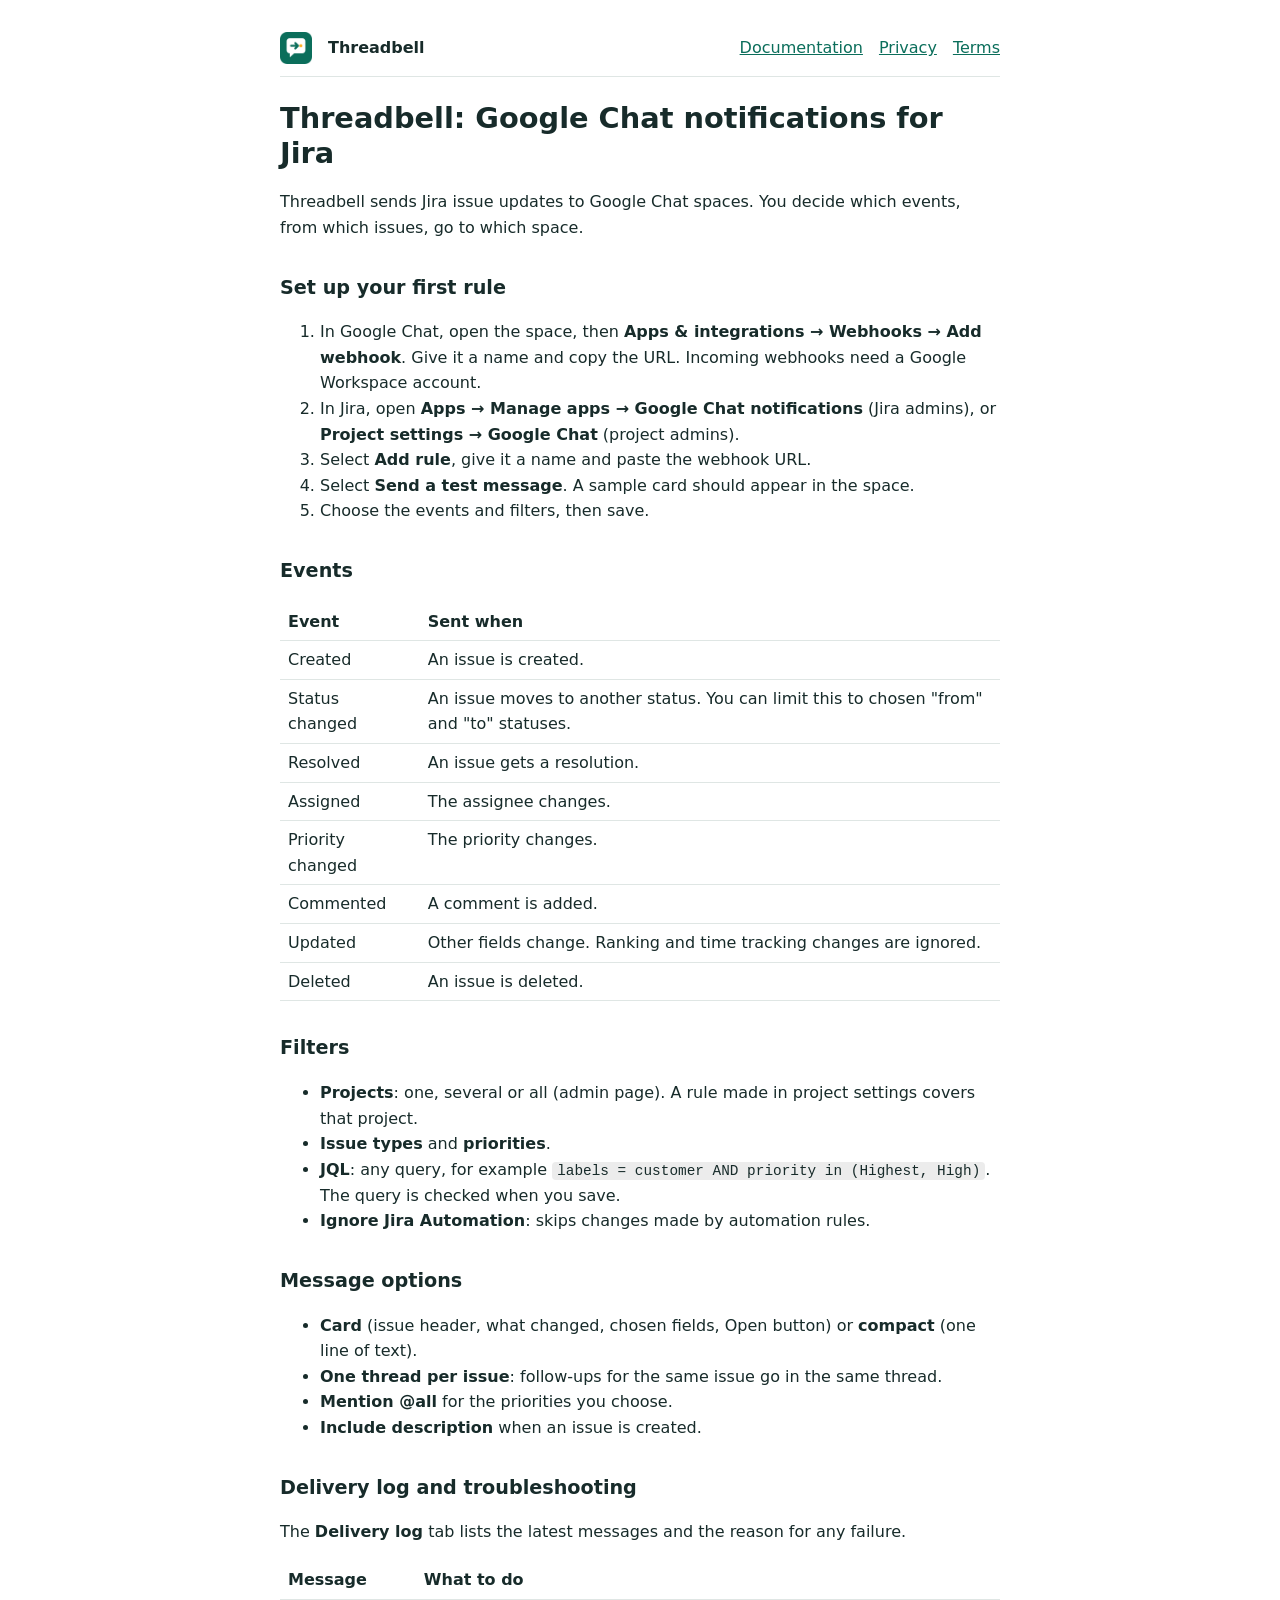
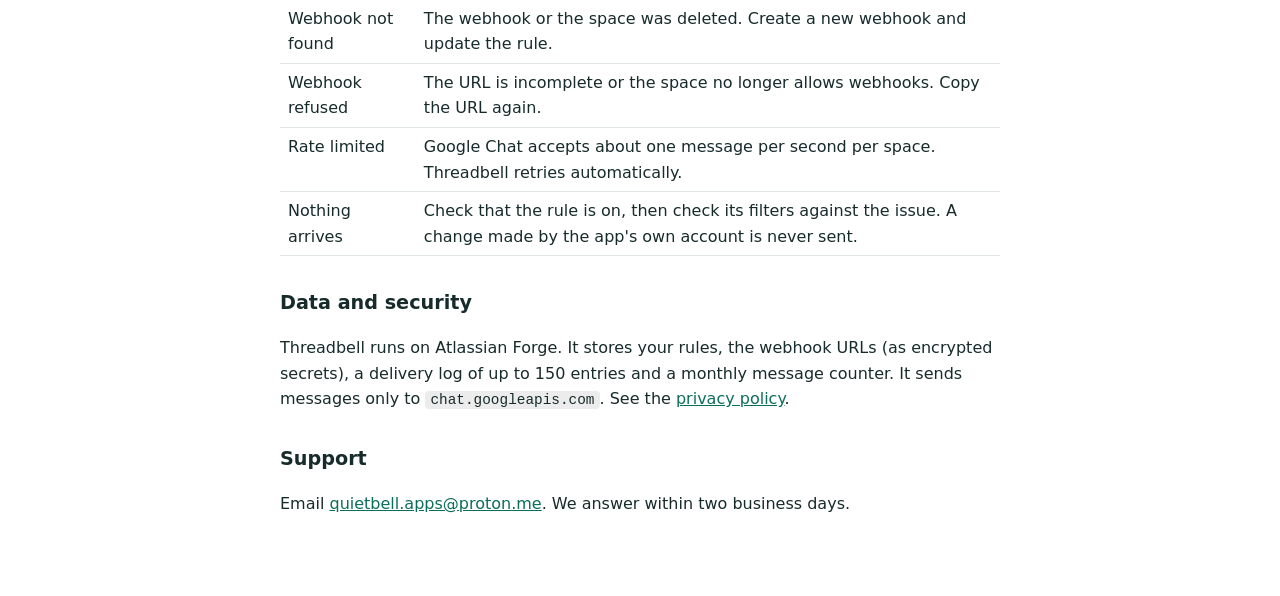
==== index.html @ 0b3b8ed6 "Threadbell documentation, privacy policy and terms" ====
<!doctype html><html lang="en"><meta charset="utf-8"><meta name="viewport" content="width=device-width,initial-scale=1"><link rel="stylesheet" href="style.css"><link rel="icon" href="logo-144.png"><title>Threadbell for Jira: documentation</title><meta name="description" content="Send Jira issue updates to Google Chat spaces with filters, threads and a delivery log. Setup guide and troubleshooting."><main><nav><img src="logo-144.png" alt=""><b>Threadbell</b><a href="index.html">Documentation</a><a href="privacy.html">Privacy</a><a href="terms.html">Terms</a></nav>
<h1>Threadbell: Google Chat notifications for Jira</h1>
<p>Threadbell sends Jira issue updates to Google Chat spaces. You decide which events, from which issues, go to which space.</p>

<h2>Set up your first rule</h2>
<ol>
<li>In Google Chat, open the space, then <b>Apps &amp; integrations → Webhooks → Add webhook</b>. Give it a name and copy the URL. Incoming webhooks need a Google Workspace account.</li>
<li>In Jira, open <b>Apps → Manage apps → Google Chat notifications</b> (Jira admins), or <b>Project settings → Google Chat</b> (project admins).</li>
<li>Select <b>Add rule</b>, give it a name and paste the webhook URL.</li>
<li>Select <b>Send a test message</b>. A sample card should appear in the space.</li>
<li>Choose the events and filters, then save.</li>
</ol>

<h2>Events</h2>
<table>
<tr><th>Event</th><th>Sent when</th></tr>
<tr><td>Created</td><td>An issue is created.</td></tr>
<tr><td>Status changed</td><td>An issue moves to another status. You can limit this to chosen "from" and "to" statuses.</td></tr>
<tr><td>Resolved</td><td>An issue gets a resolution.</td></tr>
<tr><td>Assigned</td><td>The assignee changes.</td></tr>
<tr><td>Priority changed</td><td>The priority changes.</td></tr>
<tr><td>Commented</td><td>A comment is added.</td></tr>
<tr><td>Updated</td><td>Other fields change. Ranking and time tracking changes are ignored.</td></tr>
<tr><td>Deleted</td><td>An issue is deleted.</td></tr>
</table>

<h2>Filters</h2>
<ul>
<li><b>Projects</b>: one, several or all (admin page). A rule made in project settings covers that project.</li>
<li><b>Issue types</b> and <b>priorities</b>.</li>
<li><b>JQL</b>: any query, for example <code>labels = customer AND priority in (Highest, High)</code>. The query is checked when you save.</li>
<li><b>Ignore Jira Automation</b>: skips changes made by automation rules.</li>
</ul>

<h2>Message options</h2>
<ul>
<li><b>Card</b> (issue header, what changed, chosen fields, Open button) or <b>compact</b> (one line of text).</li>
<li><b>One thread per issue</b>: follow-ups for the same issue go in the same thread.</li>
<li><b>Mention @all</b> for the priorities you choose.</li>
<li><b>Include description</b> when an issue is created.</li>
</ul>

<h2>Delivery log and troubleshooting</h2>
<p>The <b>Delivery log</b> tab lists the latest messages and the reason for any failure.</p>
<table>
<tr><th>Message</th><th>What to do</th></tr>
<tr><td>Webhook not found</td><td>The webhook or the space was deleted. Create a new webhook and update the rule.</td></tr>
<tr><td>Webhook refused</td><td>The URL is incomplete or the space no longer allows webhooks. Copy the URL again.</td></tr>
<tr><td>Rate limited</td><td>Google Chat accepts about one message per second per space. Threadbell retries automatically.</td></tr>
<tr><td>Nothing arrives</td><td>Check that the rule is on, then check its filters against the issue. A change made by the app's own account is never sent.</td></tr>
</table>

<h2>Data and security</h2>
<p>Threadbell runs on Atlassian Forge. It stores your rules, the webhook URLs (as encrypted secrets), a delivery log of up to 150 entries and a monthly message counter. It sends messages only to <code>chat.googleapis.com</code>. See the <a href="privacy.html">privacy policy</a>.</p>

<h2>Support</h2>
<p>Email <a href="mailto:quietbell.apps@proton.me">quietbell.apps@proton.me</a>. We answer within two business days.</p>
</main>
---- style.css ----
:root{--bg:#fff;--fg:#172b2a;--muted:#5b6b69;--line:#dfe6e4;--accent:#0b6e5b}
@media (prefers-color-scheme:dark){:root{--bg:#121816;--fg:#e7eeec;--muted:#9fb0ad;--line:#2a3532;--accent:#5fd0b5}}
body{margin:0;background:var(--bg);color:var(--fg);font:16px/1.6 system-ui,-apple-system,"Segoe UI",Roboto,sans-serif}
main{max-width:720px;margin:0 auto;padding:32px 16px 64px}
nav{display:flex;gap:16px;flex-wrap:wrap;align-items:center;border-bottom:1px solid var(--line);padding-bottom:12px;margin-bottom:24px}
nav img{width:32px;height:32px}nav b{margin-right:auto}
a{color:var(--accent)}h1{font-size:1.8rem;line-height:1.2}h2{font-size:1.2rem;margin-top:32px}
code{background:rgba(127,127,127,.15);padding:1px 5px;border-radius:4px;font-size:.9em}
.muted{color:var(--muted)}table{border-collapse:collapse;width:100%}td,th{text-align:left;padding:6px 8px;border-bottom:1px solid var(--line);vertical-align:top}
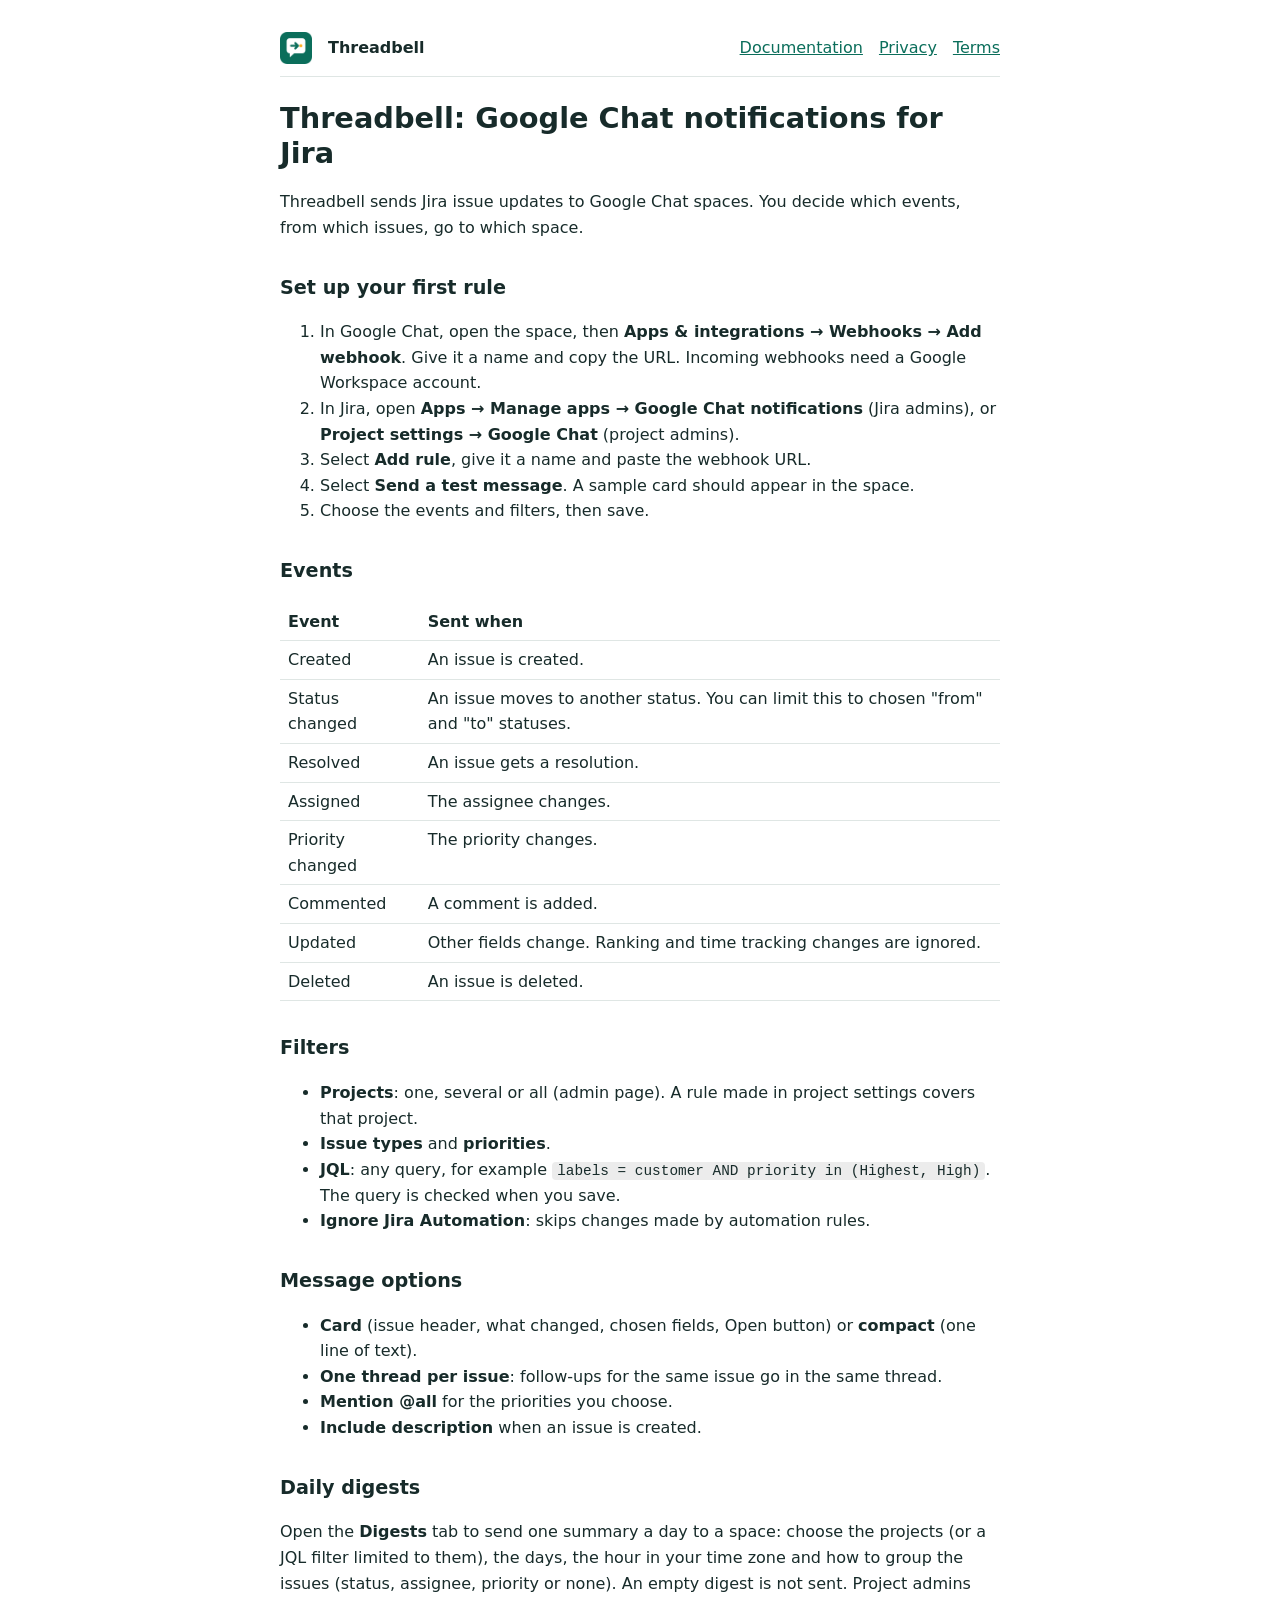
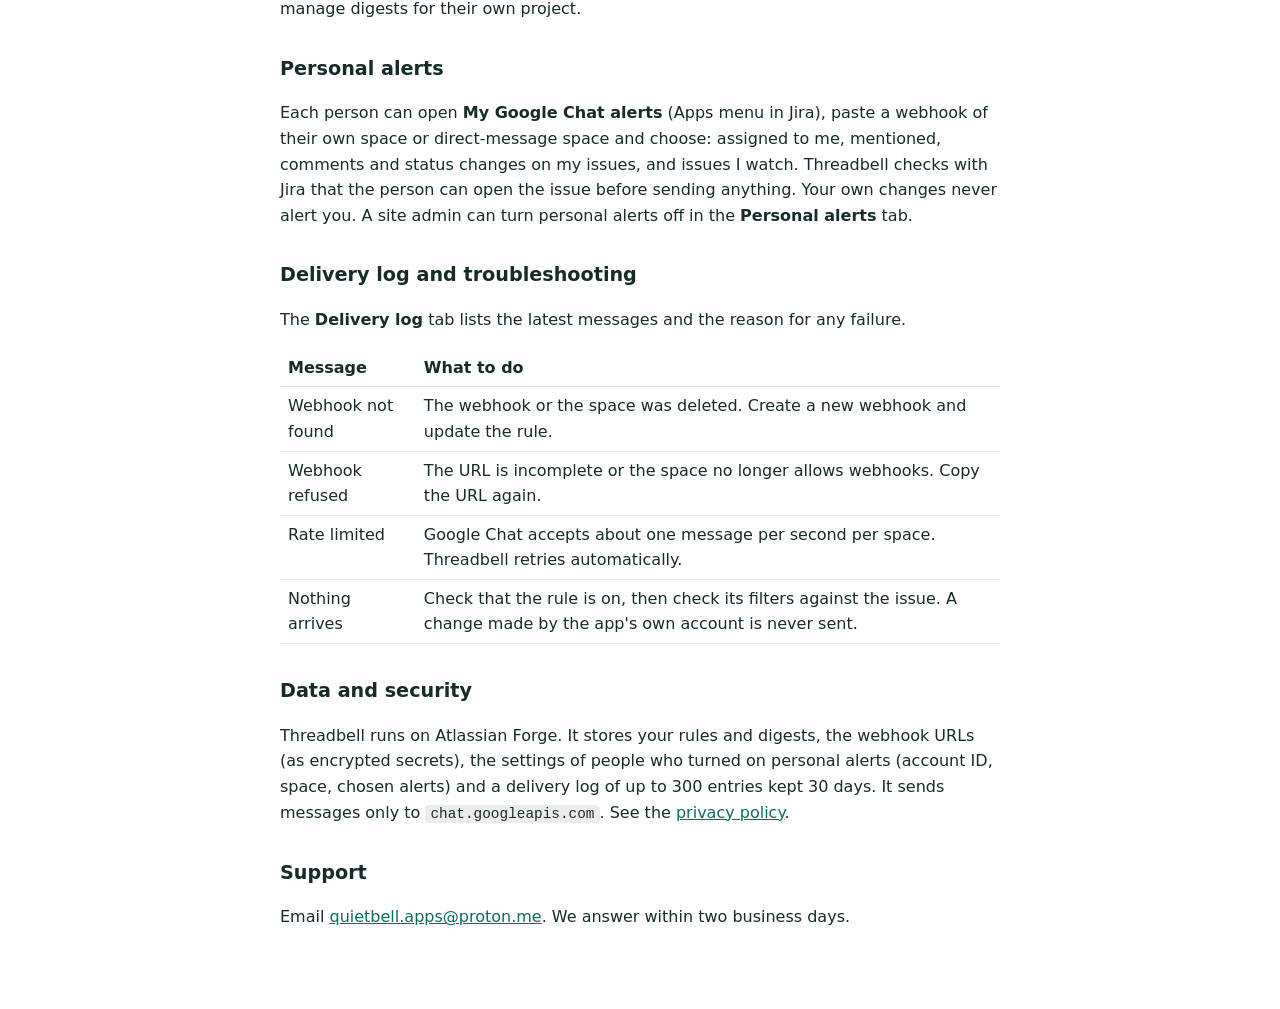
==== commit 7f832f65: "Document daily digests and personal alerts, update data storage notice" ====
--- a/index.html
+++ b/index.html
@@ -40,6 +40,12 @@
 <li><b>Include description</b> when an issue is created.</li>
 </ul>
 
+<h2>Daily digests</h2>
+<p>Open the <b>Digests</b> tab to send one summary a day to a space: choose the projects (or a JQL filter limited to them), the days, the hour in your time zone and how to group the issues (status, assignee, priority or none). An empty digest is not sent. Project admins manage digests for their own project.</p>
+
+<h2>Personal alerts</h2>
+<p>Each person can open <b>My Google Chat alerts</b> (Apps menu in Jira), paste a webhook of their own space or direct-message space and choose: assigned to me, mentioned, comments and status changes on my issues, and issues I watch. Threadbell checks with Jira that the person can open the issue before sending anything. Your own changes never alert you. A site admin can turn personal alerts off in the <b>Personal alerts</b> tab.</p>
+
 <h2>Delivery log and troubleshooting</h2>
 <p>The <b>Delivery log</b> tab lists the latest messages and the reason for any failure.</p>
 <table>
@@ -51,7 +57,7 @@
 </table>
 
 <h2>Data and security</h2>
-<p>Threadbell runs on Atlassian Forge. It stores your rules, the webhook URLs (as encrypted secrets), a delivery log of up to 150 entries and a monthly message counter. It sends messages only to <code>chat.googleapis.com</code>. See the <a href="privacy.html">privacy policy</a>.</p>
+<p>Threadbell runs on Atlassian Forge. It stores your rules and digests, the webhook URLs (as encrypted secrets), the settings of people who turned on personal alerts (account ID, space, chosen alerts) and a delivery log of up to 300 entries kept 30 days. It sends messages only to <code>chat.googleapis.com</code>. See the <a href="privacy.html">privacy policy</a>.</p>
 
 <h2>Support</h2>
 <p>Email <a href="mailto:quietbell.apps@proton.me">quietbell.apps@proton.me</a>. We answer within two business days.</p>
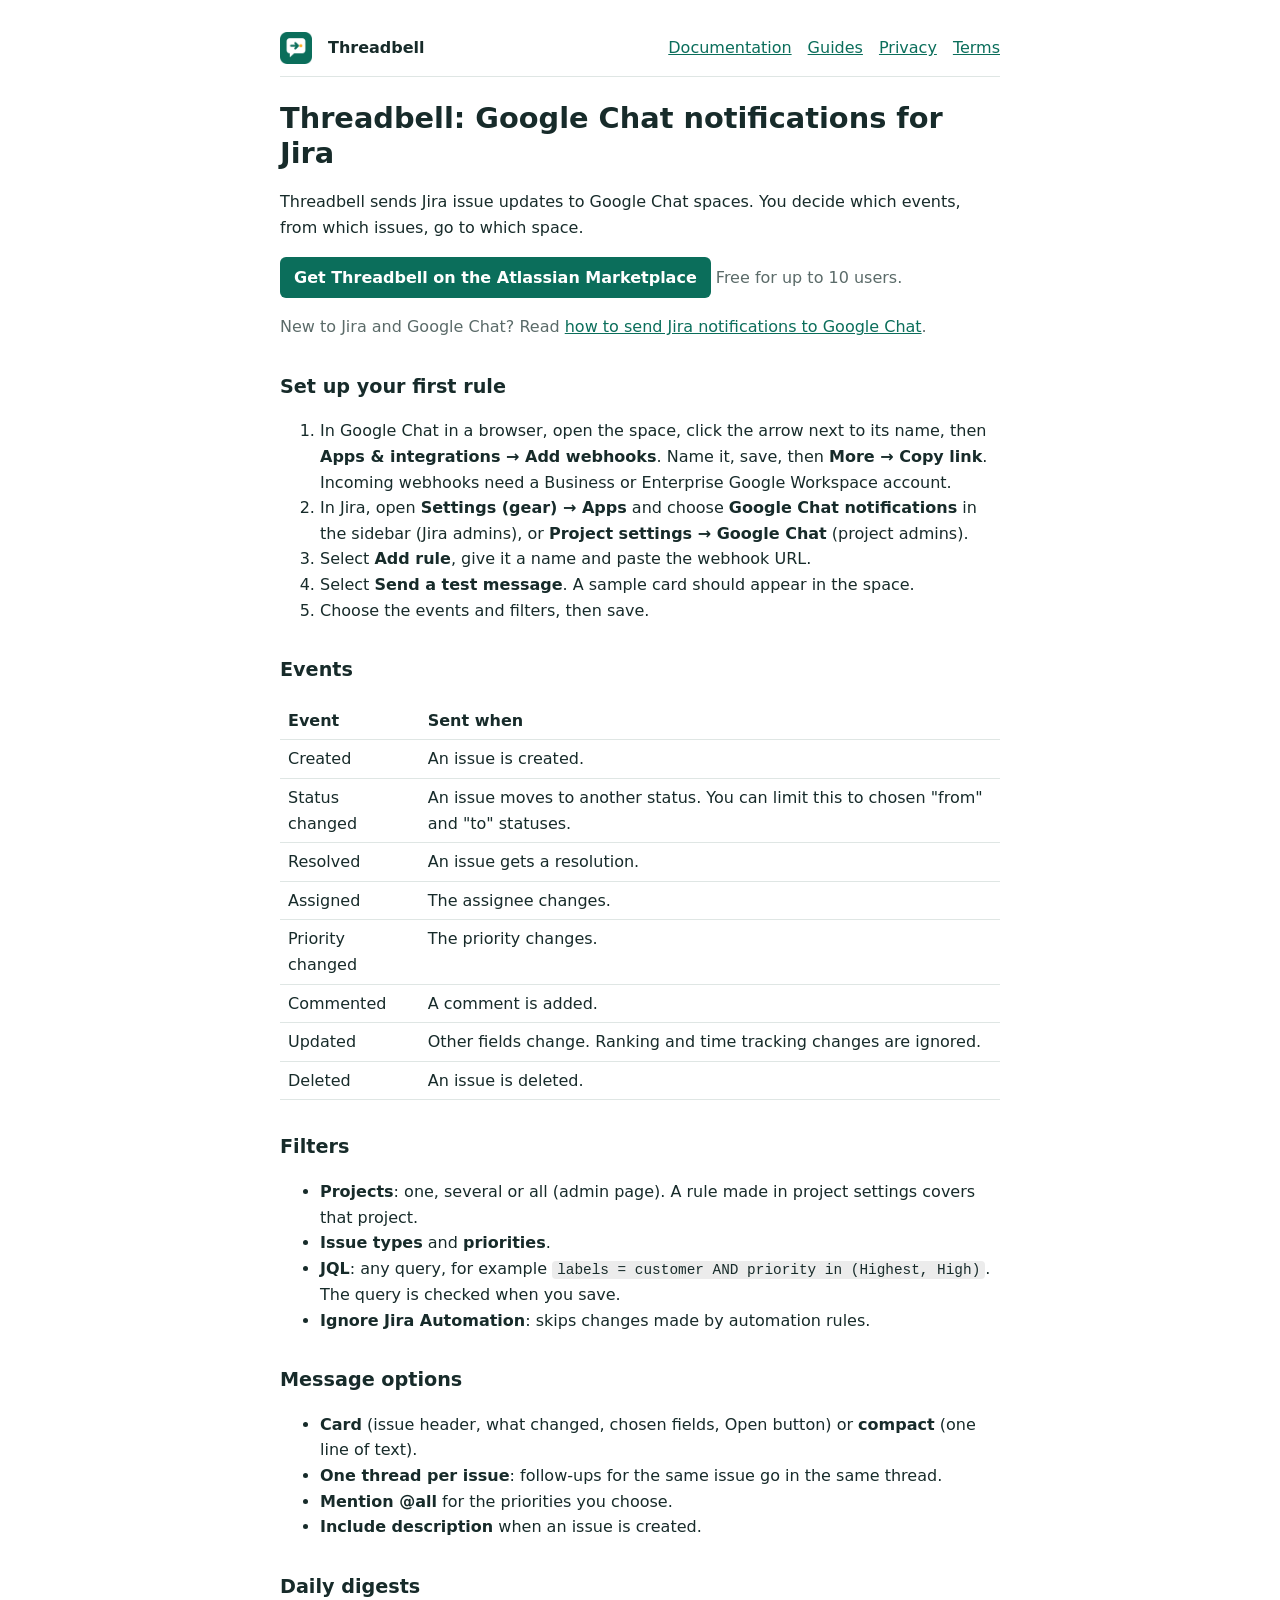
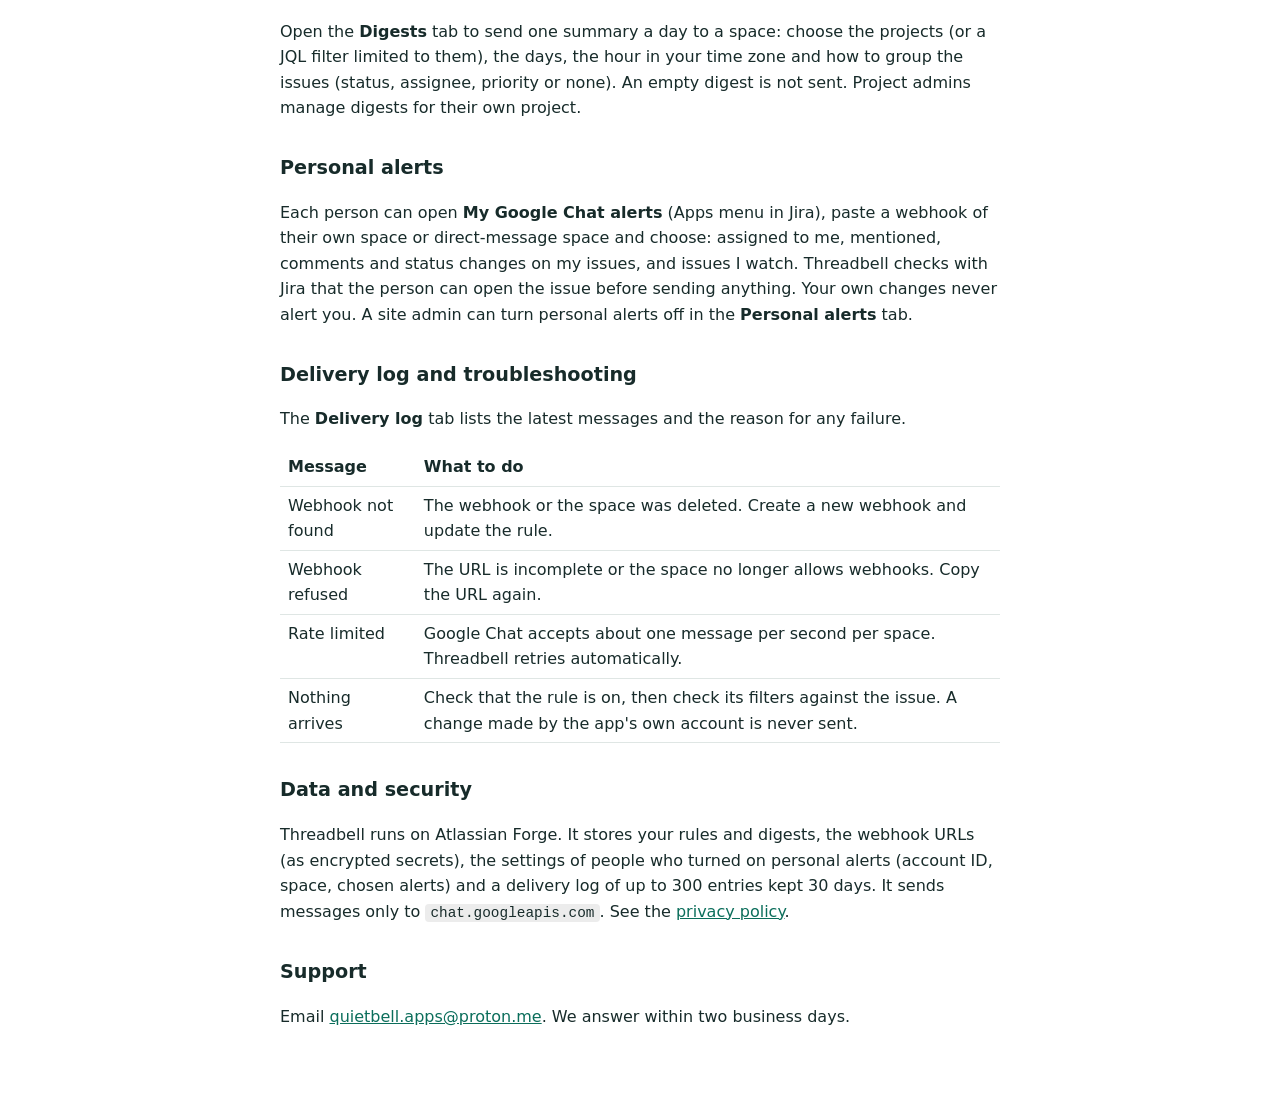
==== commit d2e5fe18: "Guides: Jira to Google Chat, troubleshooting, comparison; sitemap" ====
--- a/index.html
+++ b/index.html
@@ -1,11 +1,13 @@
-<!doctype html><html lang="en"><meta charset="utf-8"><meta name="viewport" content="width=device-width,initial-scale=1"><link rel="stylesheet" href="style.css"><link rel="icon" href="logo-144.png"><title>Threadbell for Jira: documentation</title><meta name="description" content="Send Jira issue updates to Google Chat spaces with filters, threads and a delivery log. Setup guide and troubleshooting."><main><nav><img src="logo-144.png" alt=""><b>Threadbell</b><a href="index.html">Documentation</a><a href="privacy.html">Privacy</a><a href="terms.html">Terms</a></nav>
+<!doctype html><html lang="en"><meta charset="utf-8"><meta name="viewport" content="width=device-width,initial-scale=1"><link rel="stylesheet" href="style.css"><link rel="icon" href="logo-144.png"><title>Threadbell for Jira: documentation</title><meta name="description" content="Send Jira issue updates to Google Chat spaces with filters, threads and a delivery log. Setup guide and troubleshooting."><main><nav><img src="logo-144.png" alt=""><b>Threadbell</b><a href="index.html">Documentation</a><a href="guides.html">Guides</a><a href="privacy.html">Privacy</a><a href="terms.html">Terms</a></nav>
 <h1>Threadbell: Google Chat notifications for Jira</h1>
 <p>Threadbell sends Jira issue updates to Google Chat spaces. You decide which events, from which issues, go to which space.</p>
+<p><a class="cta" href="https://marketplace.atlassian.com/apps/1458900419">Get Threadbell on the Atlassian Marketplace</a> <span class="muted">Free for up to 10 users.</span></p>
+<p class="muted">New to Jira and Google Chat? Read <a href="jira-to-google-chat.html">how to send Jira notifications to Google Chat</a>.</p>
 
 <h2>Set up your first rule</h2>
 <ol>
-<li>In Google Chat, open the space, then <b>Apps &amp; integrations → Webhooks → Add webhook</b>. Give it a name and copy the URL. Incoming webhooks need a Google Workspace account.</li>
-<li>In Jira, open <b>Apps → Manage apps → Google Chat notifications</b> (Jira admins), or <b>Project settings → Google Chat</b> (project admins).</li>
+<li>In Google Chat in a browser, open the space, click the arrow next to its name, then <b>Apps &amp; integrations → Add webhooks</b>. Name it, save, then <b>More → Copy link</b>. Incoming webhooks need a Business or Enterprise Google Workspace account.</li>
+<li>In Jira, open <b>Settings (gear) → Apps</b> and choose <b>Google Chat notifications</b> in the sidebar (Jira admins), or <b>Project settings → Google Chat</b> (project admins).</li>
 <li>Select <b>Add rule</b>, give it a name and paste the webhook URL.</li>
 <li>Select <b>Send a test message</b>. A sample card should appear in the space.</li>
 <li>Choose the events and filters, then save.</li>
@@ -59,6 +61,6 @@
 <h2>Data and security</h2>
 <p>Threadbell runs on Atlassian Forge. It stores your rules and digests, the webhook URLs (as encrypted secrets), the settings of people who turned on personal alerts (account ID, space, chosen alerts) and a delivery log of up to 300 entries kept 30 days. It sends messages only to <code>chat.googleapis.com</code>. See the <a href="privacy.html">privacy policy</a>.</p>
 
-<h2>Support</h2>
+<h2 id="support">Support</h2>
 <p>Email <a href="mailto:quietbell.apps@proton.me">quietbell.apps@proton.me</a>. We answer within two business days.</p>
 </main>
--- a/style.css
+++ b/style.css
@@ -7,3 +7,8 @@
 a{color:var(--accent)}h1{font-size:1.8rem;line-height:1.2}h2{font-size:1.2rem;margin-top:32px}
 code{background:rgba(127,127,127,.15);padding:1px 5px;border-radius:4px;font-size:.9em}
 .muted{color:var(--muted)}table{border-collapse:collapse;width:100%}td,th{text-align:left;padding:6px 8px;border-bottom:1px solid var(--line);vertical-align:top}
+pre{background:rgba(127,127,127,.12);padding:12px;border-radius:6px;overflow-x:auto;font-size:.85em;line-height:1.45}
+.note{border-left:4px solid var(--accent);padding:8px 12px;background:rgba(11,110,91,.07);border-radius:4px}
+.cta{display:inline-block;background:var(--accent);color:#fff;padding:8px 14px;border-radius:6px;text-decoration:none;font-weight:600}
+@media (prefers-color-scheme:dark){.cta{color:#0b1412}}
+.scroll{overflow-x:auto}footer{margin-top:48px;border-top:1px solid var(--line);padding-top:12px;font-size:.9em}
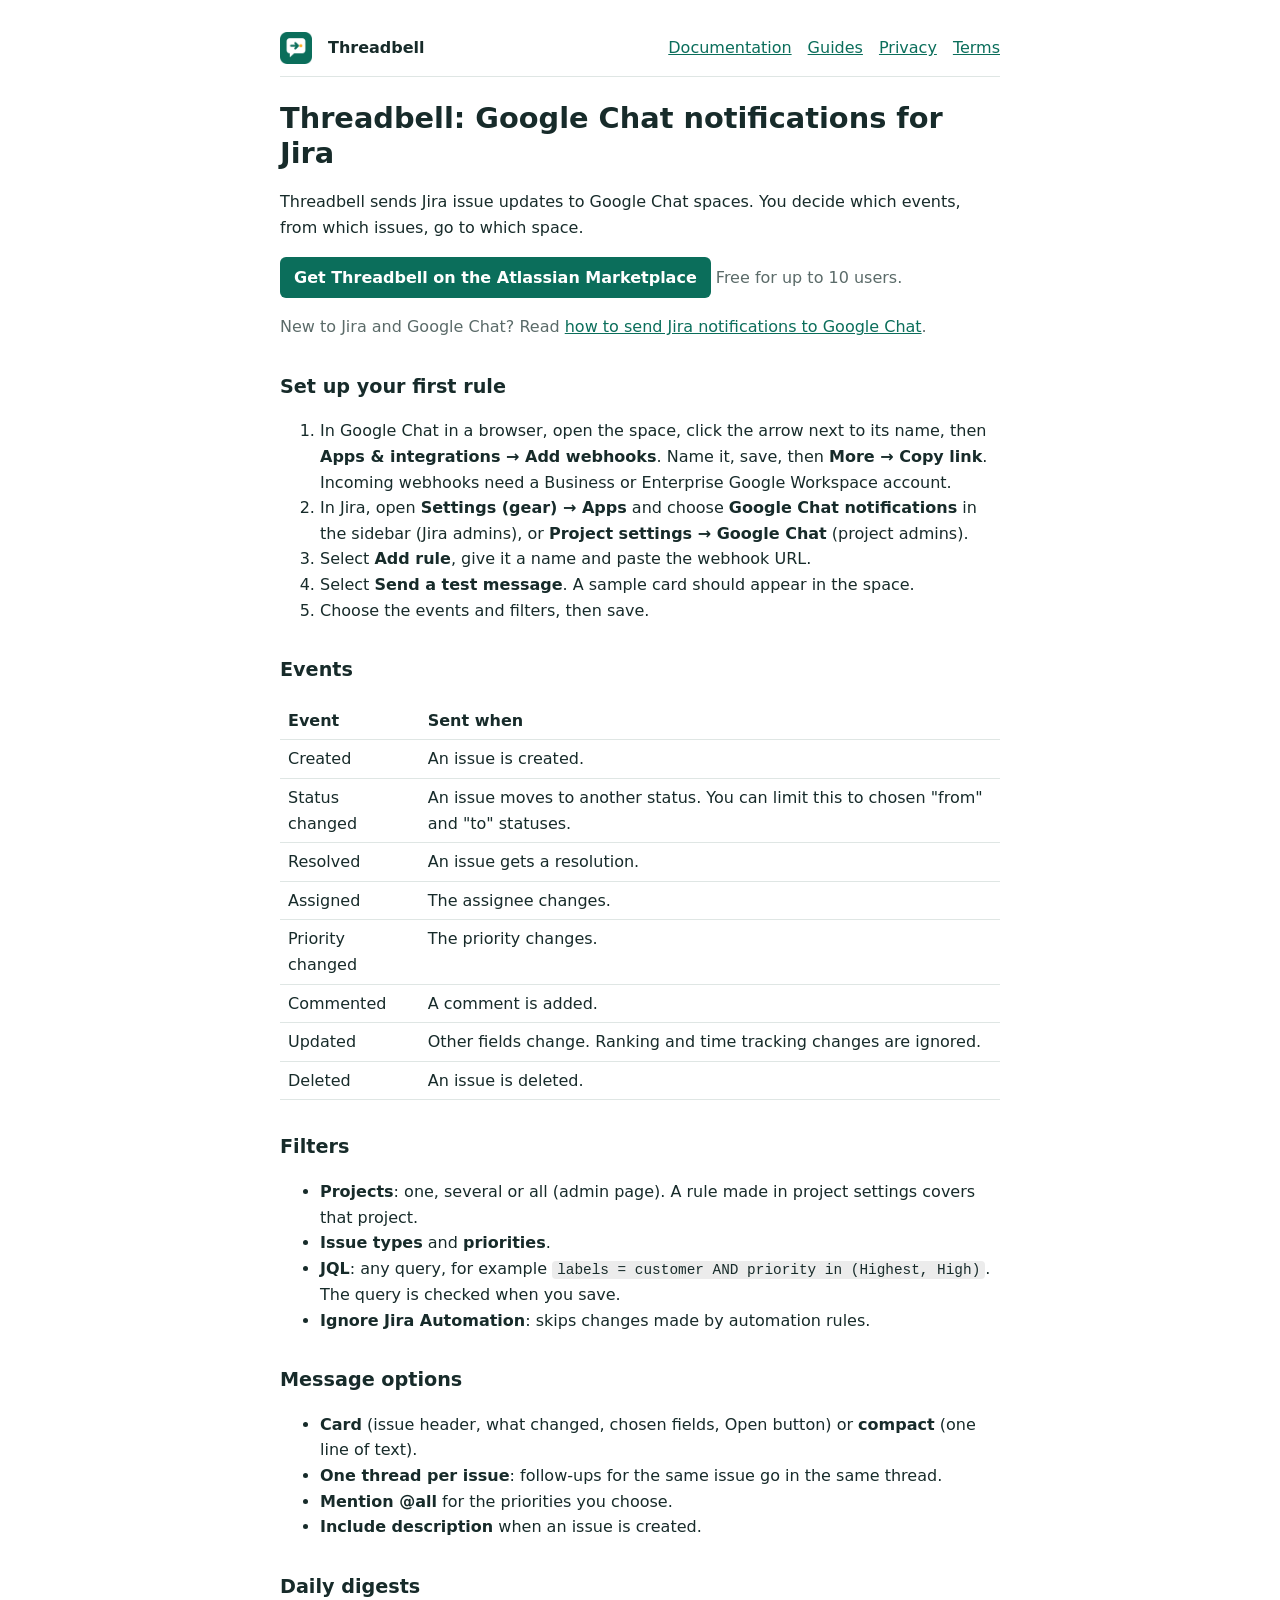
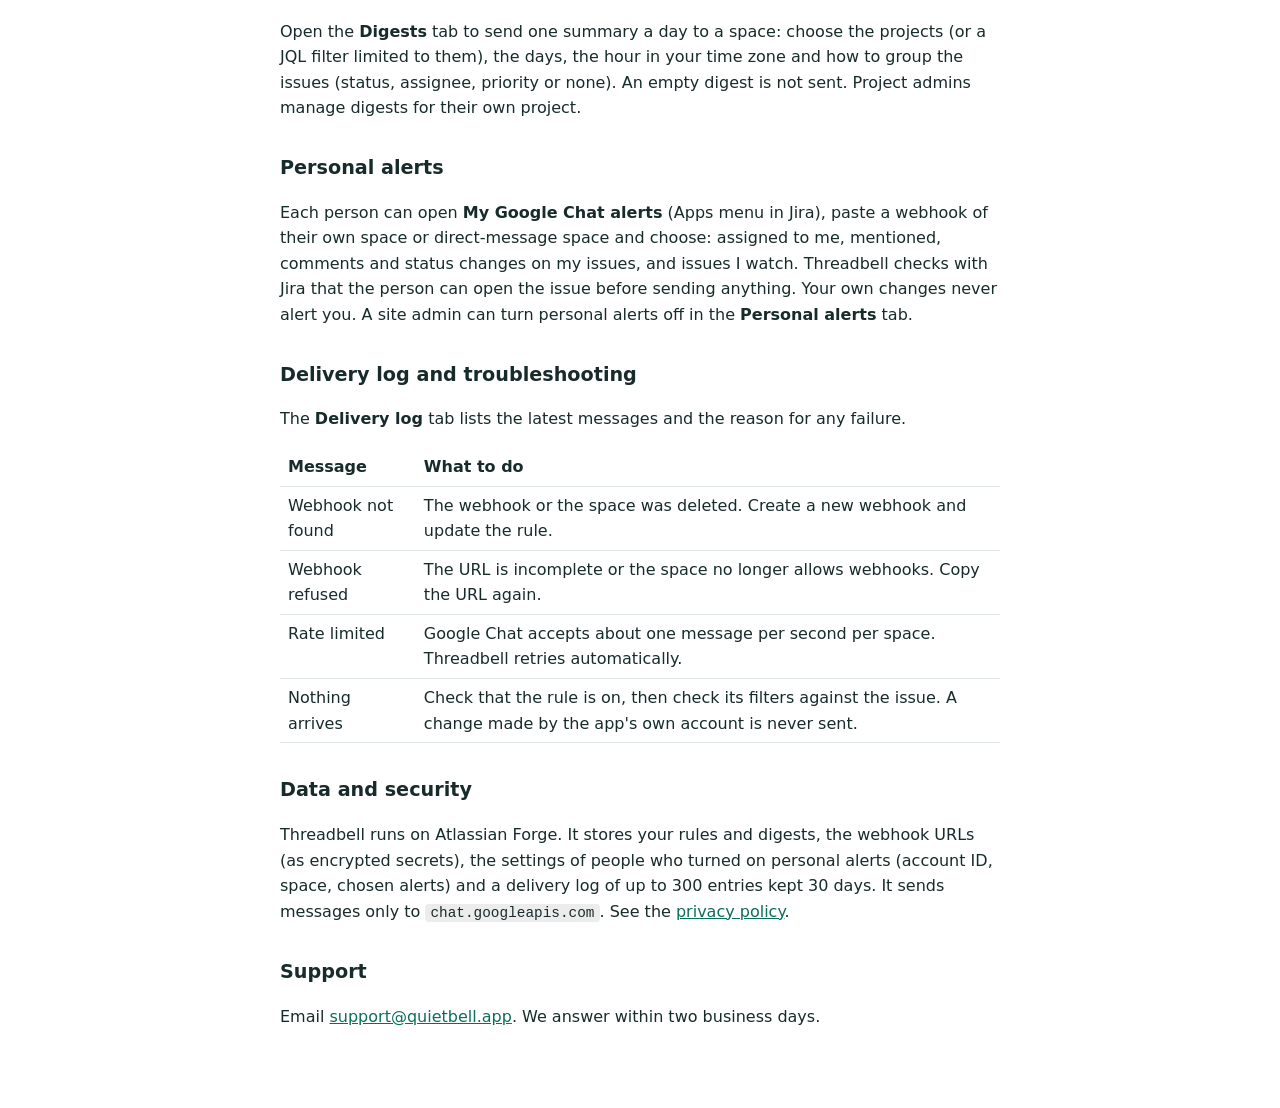
==== commit a0b88910: "Contact: support@quietbell.app" ====
--- a/index.html
+++ b/index.html
@@ -62,5 +62,5 @@
 <p>Threadbell runs on Atlassian Forge. It stores your rules and digests, the webhook URLs (as encrypted secrets), the settings of people who turned on personal alerts (account ID, space, chosen alerts) and a delivery log of up to 300 entries kept 30 days. It sends messages only to <code>chat.googleapis.com</code>. See the <a href="privacy.html">privacy policy</a>.</p>
 
 <h2 id="support">Support</h2>
-<p>Email <a href="mailto:quietbell.apps@proton.me">quietbell.apps@proton.me</a>. We answer within two business days.</p>
+<p>Email <a href="mailto:support@quietbell.app">support@quietbell.app</a>. We answer within two business days.</p>
 </main>
